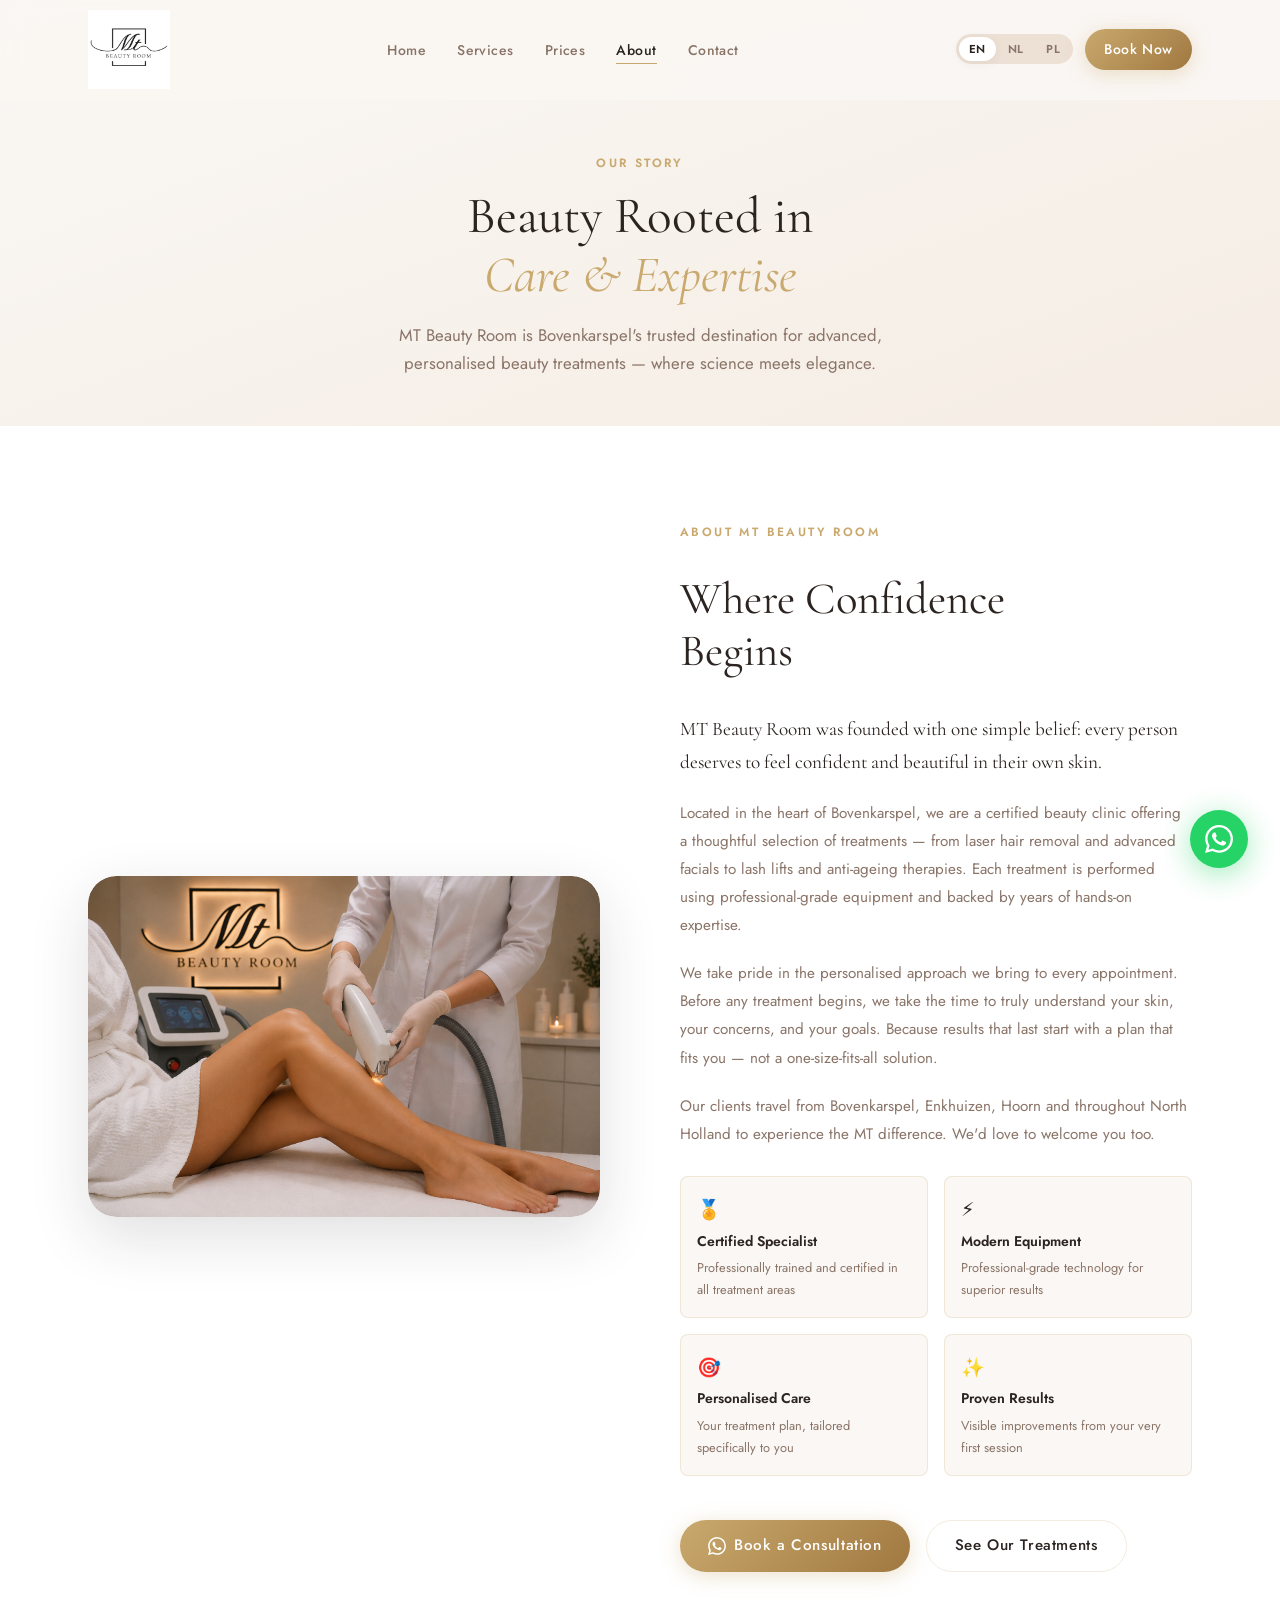
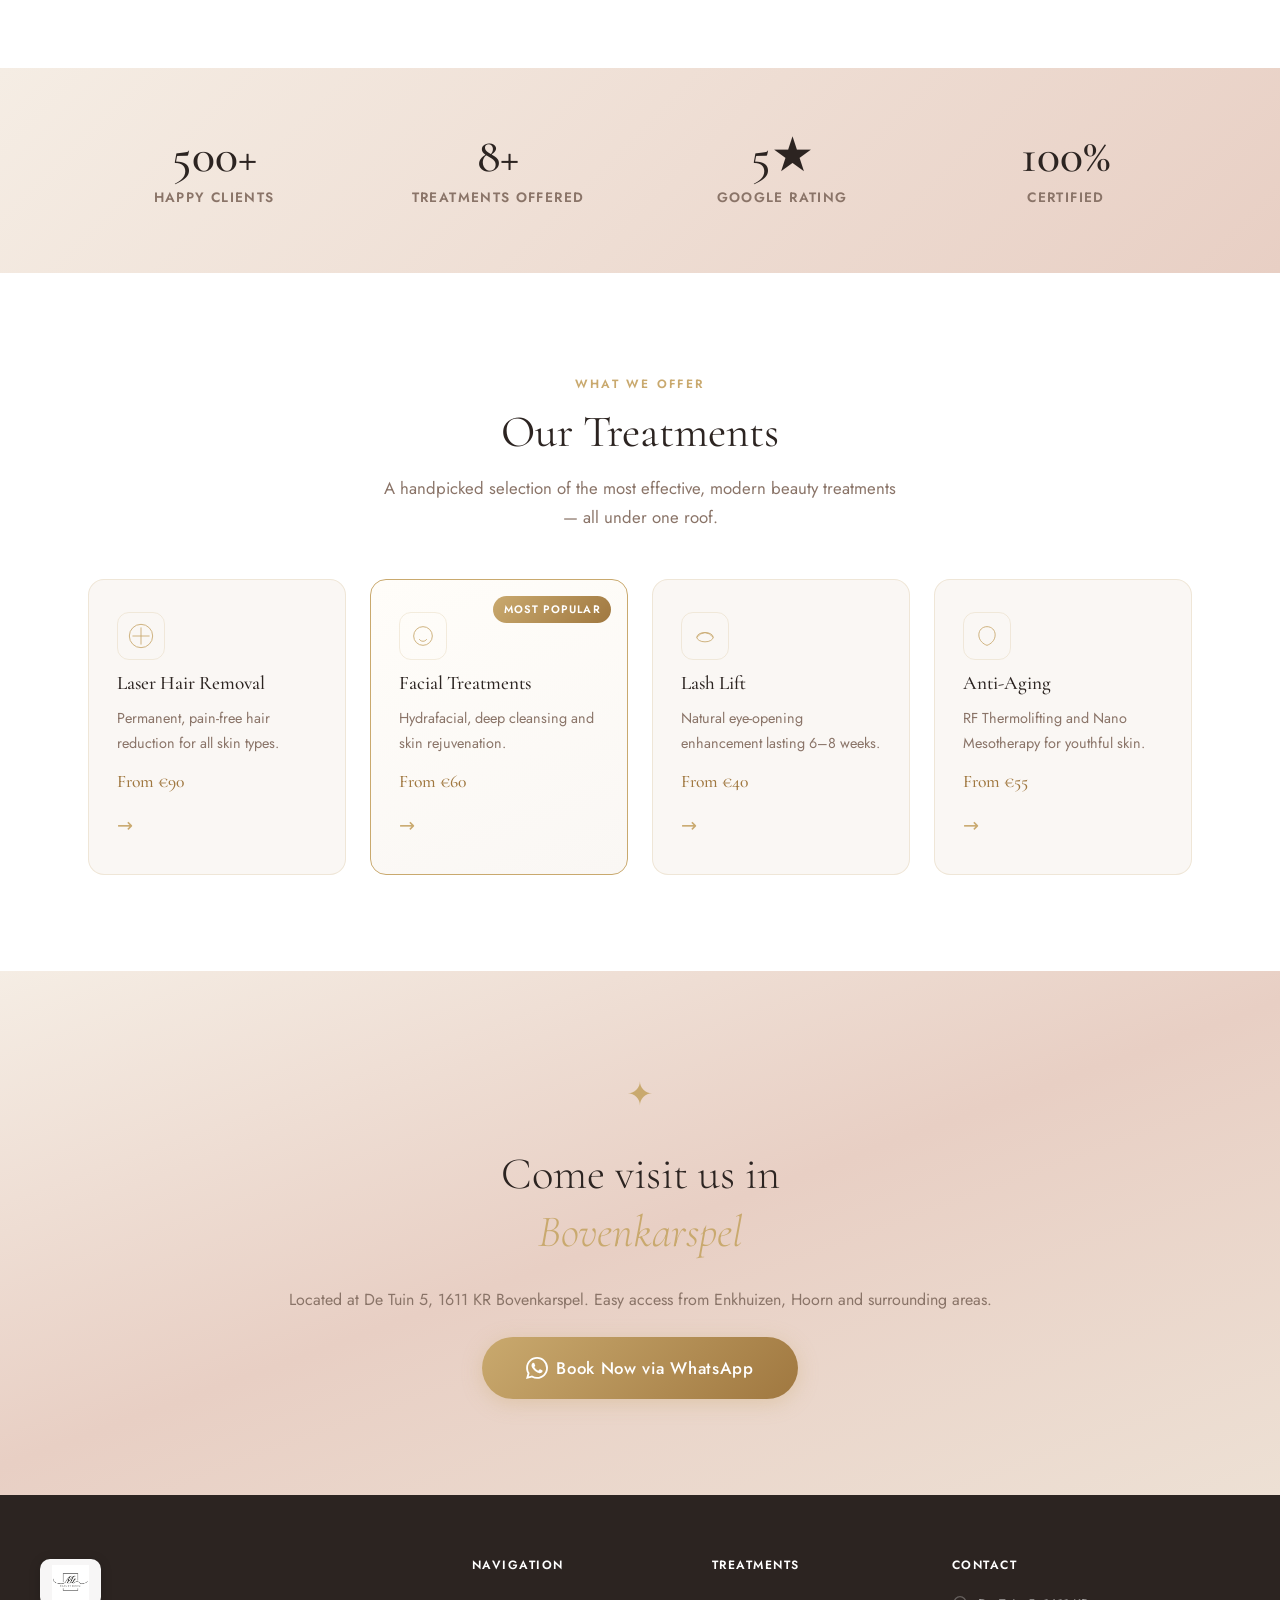
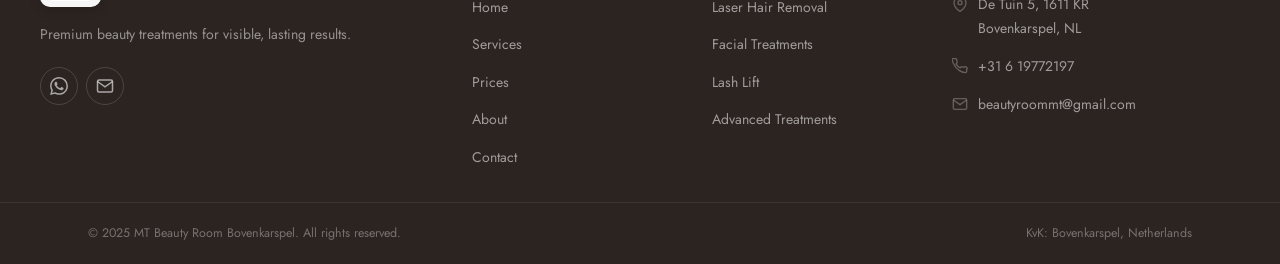
==== about.html @ 4fce3d6b "Initial commit with finalized website" ====
<!DOCTYPE html>
<html lang="en">
<head>
  <meta charset="UTF-8" />
  <meta name="viewport" content="width=device-width, initial-scale=1.0" />
  <title>About Us | MT Beauty Room Bovenkarspel</title>
  <meta name="description" content="Learn about MT Beauty Room — a certified beauty clinic in Bovenkarspel offering professional, personalised treatments with modern equipment and proven results." />
  <meta name="keywords" content="beauty clinic Bovenkarspel, certified beauty specialist Netherlands, professional facial treatments, beauty room Hoorn" />
  <link rel="canonical" href="https://mtbeautyroom.nl/about.html" />
  <link rel="stylesheet" href="css/style.css?v=2" />
  <link rel="preconnect" href="https://fonts.googleapis.com" />
  <link rel="preconnect" href="https://fonts.gstatic.com" crossorigin />
  <link href="https://fonts.googleapis.com/css2?family=Cormorant+Garamond:ital,wght@0,300;0,400;0,500;0,600;1,300;1,400&family=Jost:wght@300;400;500;600&display=swap" rel="stylesheet" />
</head>
<body>

  <!-- ===== HEADER ===== -->
  <header class="site-header" id="site-header">
    <div class="container header-inner">
      <a href="index.html" class="logo" aria-label="MT Beauty Room Home">
        <img src="public/LOGO.jpeg" alt="MT Beauty Room Bovenkarspel" class="logo-img" />
      </a>
      <nav class="main-nav" id="main-nav" role="navigation" aria-label="Main Navigation">
        <ul>
          <li><a href="index.html" class="nav-link" data-i18n="nav.home">Home</a></li>
          <li><a href="services.html" class="nav-link" data-i18n="nav.services">Services</a></li>
          <li><a href="prices.html" class="nav-link" data-i18n="nav.prices">Prices</a></li>
          <li><a href="about.html" class="nav-link active" data-i18n="nav.about">About</a></li>
          <li><a href="contact.html" class="nav-link" data-i18n="nav.contact">Contact</a></li>
        </ul>
      </nav>
      <div class="header-actions">
        <div class="lang-switcher" id="lang-switcher" role="group" aria-label="Language Switcher">
          <button class="lang-btn active" data-lang="en" aria-pressed="true">EN</button>
          <button class="lang-btn" data-lang="nl" aria-pressed="false">NL</button>
          <button class="lang-btn" data-lang="pl" aria-pressed="false">PL</button>
        </div>
        <a href="https://wa.me/31619772197?text=Hello%2C%20I%20would%20like%20to%20book%20an%20appointment." class="btn btn-gold btn-sm" target="_blank" rel="noopener" id="header-cta" data-i18n="nav.book">Book Now</a>
        <button class="menu-toggle" id="menu-toggle" aria-label="Toggle Menu" aria-expanded="false">
          <span></span><span></span><span></span>
        </button>
      </div>
    </div>
  </header>

  <main>
    <!-- ===== PAGE HERO ===== -->
    <section class="page-hero" aria-labelledby="about-page-title">
      <div class="container">
        <span class="section-tag">Our Story</span>
        <h1 class="page-hero-title" id="about-page-title">Beauty Rooted in<br><em>Care & Expertise</em></h1>
        <p class="page-hero-sub">MT Beauty Room is Bovenkarspel's trusted destination for advanced, personalised beauty treatments — where science meets elegance.</p>
      </div>
    </section>

    <!-- ===== ABOUT STORY ===== -->
    <section class="section about-story" id="our-story" aria-labelledby="story-heading">
      <div class="container about-inner">
        <div class="about-visual" aria-hidden="true">
          <img src="public/Tratamento de depilação a laser moderno.png" alt="About MT Beauty Room Bovenkarspel" style="width: 100%; height: auto; display: block; border-radius: var(--radius-lg); box-shadow: var(--shadow-lg);">
        </div>
        <div class="about-content">
          <span class="section-tag">About MT Beauty Room</span>
          <h2 class="section-title" id="story-heading">Where Confidence<br>Begins</h2>
          <p class="about-lead">MT Beauty Room was founded with one simple belief: every person deserves to feel confident and beautiful in their own skin.</p>
          <p class="about-body">Located in the heart of Bovenkarspel, we are a certified beauty clinic offering a thoughtful selection of treatments — from laser hair removal and advanced facials to lash lifts and anti-ageing therapies. Each treatment is performed using professional-grade equipment and backed by years of hands-on expertise.</p>
          <p class="about-body">We take pride in the personalised approach we bring to every appointment. Before any treatment begins, we take the time to truly understand your skin, your concerns, and your goals. Because results that last start with a plan that fits you — not a one-size-fits-all solution.</p>
          <p class="about-body">Our clients travel from Bovenkarspel, Enkhuizen, Hoorn and throughout North Holland to experience the MT difference. We'd love to welcome you too.</p>
          <div class="about-values" style="margin-top:0.5rem;">
            <div class="about-value">
              <span class="about-value-icon">🏅</span>
              <div class="about-value-title">Certified Specialist</div>
              <div class="about-value-text">Professionally trained and certified in all treatment areas</div>
            </div>
            <div class="about-value">
              <span class="about-value-icon">⚡</span>
              <div class="about-value-title">Modern Equipment</div>
              <div class="about-value-text">Professional-grade technology for superior results</div>
            </div>
            <div class="about-value">
              <span class="about-value-icon">🎯</span>
              <div class="about-value-title">Personalised Care</div>
              <div class="about-value-text">Your treatment plan, tailored specifically to you</div>
            </div>
            <div class="about-value">
              <span class="about-value-icon">✨</span>
              <div class="about-value-title">Proven Results</div>
              <div class="about-value-text">Visible improvements from your very first session</div>
            </div>
          </div>
          <div style="margin-top:1.5rem; display:flex; gap:1rem; flex-wrap:wrap;">
            <a href="https://wa.me/31619772197?text=Hello%2C%20I%20would%20like%20to%20book%20a%20consultation." class="btn btn-gold" target="_blank" rel="noopener" id="about-cta-1">
              <svg width="18" height="18" viewBox="0 0 24 24" fill="currentColor"><path d="M17.472 14.382c-.297-.149-1.758-.867-2.03-.967-.273-.099-.471-.148-.67.15-.197.297-.767.966-.94 1.164-.173.199-.347.223-.644.075-.297-.15-1.255-.463-2.39-1.475-.883-.788-1.48-1.761-1.653-2.059-.173-.297-.018-.458.13-.606.134-.133.298-.347.446-.52.149-.174.198-.298.298-.497.099-.198.05-.371-.025-.52-.075-.149-.669-1.612-.916-2.207-.242-.579-.487-.5-.669-.51-.173-.008-.371-.01-.57-.01-.198 0-.52.074-.792.372-.272.297-1.04 1.016-1.04 2.479 0 1.462 1.065 2.875 1.213 3.074.149.198 2.096 3.2 5.077 4.487.709.306 1.262.489 1.694.625.712.227 1.36.195 1.871.118.571-.085 1.758-.719 2.006-1.413.248-.694.248-1.289.173-1.413-.074-.124-.272-.198-.57-.347m-5.421 7.403h-.004a9.87 9.87 0 01-5.031-1.378l-.361-.214-3.741.982.998-3.648-.235-.374a9.86 9.86 0 01-1.51-5.26c.001-5.45 4.436-9.884 9.888-9.884 2.64 0 5.122 1.03 6.988 2.898a9.825 9.825 0 012.893 6.994c-.003 5.45-4.437 9.884-9.885 9.884m8.413-18.297A11.815 11.815 0 0012.05 0C5.495 0 .16 5.335.157 11.892c0 2.096.547 4.142 1.588 5.945L.057 24l6.305-1.654a11.882 11.882 0 005.683 1.448h.005c6.554 0 11.89-5.335 11.893-11.893a11.821 11.821 0 00-3.48-8.413z"/></svg>
              Book a Consultation
            </a>
            <a href="services.html" class="btn btn-outline" id="about-cta-2">See Our Treatments</a>
          </div>
        </div>
      </div>
    </section>

    <!-- ===== STATS / SOCIAL PROOF ===== -->
    <section style="background:linear-gradient(135deg, var(--nude), var(--blush)); padding:4rem 0;" aria-label="Studio achievements">
      <div class="container">
        <div style="display:grid; grid-template-columns:repeat(auto-fit,minmax(180px,1fr)); gap:2rem; text-align:center;">
          <div>
            <div style="font-family:var(--font-serif);font-size:3rem;font-weight:500;color:var(--charcoal);line-height:1;">500+</div>
            <div style="font-size:0.85rem;font-weight:600;letter-spacing:0.1em;text-transform:uppercase;color:var(--taupe);margin-top:0.4rem;">Happy Clients</div>
          </div>
          <div>
            <div style="font-family:var(--font-serif);font-size:3rem;font-weight:500;color:var(--charcoal);line-height:1;">8+</div>
            <div style="font-size:0.85rem;font-weight:600;letter-spacing:0.1em;text-transform:uppercase;color:var(--taupe);margin-top:0.4rem;">Treatments Offered</div>
          </div>
          <div>
            <div style="font-family:var(--font-serif);font-size:3rem;font-weight:500;color:var(--charcoal);line-height:1;">5★</div>
            <div style="font-size:0.85rem;font-weight:600;letter-spacing:0.1em;text-transform:uppercase;color:var(--taupe);margin-top:0.4rem;">Google Rating</div>
          </div>
          <div>
            <div style="font-family:var(--font-serif);font-size:3rem;font-weight:500;color:var(--charcoal);line-height:1;">100%</div>
            <div style="font-size:0.85rem;font-weight:600;letter-spacing:0.1em;text-transform:uppercase;color:var(--taupe);margin-top:0.4rem;">Certified</div>
          </div>
        </div>
      </div>
    </section>

    <!-- ===== OUR SERVICES PREVIEW ===== -->
    <section class="section" style="background:var(--white);" aria-labelledby="about-services-heading">
      <div class="container">
        <div class="section-header">
          <span class="section-tag">What We Offer</span>
          <h2 class="section-title" id="about-services-heading">Our Treatments</h2>
          <p class="section-desc">A handpicked selection of the most effective, modern beauty treatments — all under one roof.</p>
        </div>
        <div class="treatment-cards">
          <a href="services.html#laser" class="treatment-card" id="about-card-laser">
            <div class="card-icon-wrap" style="--card-color:#c9a96e;"><svg class="card-icon" viewBox="0 0 48 48" fill="none"><circle cx="24" cy="24" r="20" stroke="currentColor" stroke-width="1.5"/><path d="M24 10 L24 38 M10 24 L38 24" stroke="currentColor" stroke-width="1.5" stroke-linecap="round"/></svg></div>
            <h3 class="card-title">Laser Hair Removal</h3>
            <p class="card-text">Permanent, pain-free hair reduction for all skin types.</p>
            <span class="card-price">From €90</span>
            <span class="card-arrow">→</span>
          </a>
          <a href="services.html#facial" class="treatment-card treatment-card--featured" id="about-card-facial">
            <div class="card-featured-badge">Most Popular</div>
            <div class="card-icon-wrap" style="--card-color:#b5838d;"><svg class="card-icon" viewBox="0 0 48 48" fill="none"><circle cx="24" cy="24" r="16" stroke="currentColor" stroke-width="1.5"/><path d="M18 30c1.5 2 3 3 6 3s4.5-1 6-3" stroke="currentColor" stroke-width="1.5" stroke-linecap="round"/></svg></div>
            <h3 class="card-title">Facial Treatments</h3>
            <p class="card-text">Hydrafacial, deep cleansing and skin rejuvenation.</p>
            <span class="card-price">From €60</span>
            <span class="card-arrow">→</span>
          </a>
          <a href="services.html#lash" class="treatment-card" id="about-card-lash">
            <div class="card-icon-wrap" style="--card-color:#8b7355;"><svg class="card-icon" viewBox="0 0 48 48" fill="none"><ellipse cx="24" cy="26" rx="14" ry="8" stroke="currentColor" stroke-width="1.5"/><path d="M10 26 Q24 10 38 26" stroke="currentColor" stroke-width="1.5" stroke-linecap="round"/></svg></div>
            <h3 class="card-title">Lash Lift</h3>
            <p class="card-text">Natural eye-opening enhancement lasting 6–8 weeks.</p>
            <span class="card-price">From €40</span>
            <span class="card-arrow">→</span>
          </a>
          <a href="services.html#advanced" class="treatment-card" id="about-card-advanced">
            <div class="card-icon-wrap" style="--card-color:#a0785a;"><svg class="card-icon" viewBox="0 0 48 48" fill="none"><path d="M24 8 C16 8 10 14 10 22 C10 32 18 38 24 40 C30 38 38 32 38 22 C38 14 32 8 24 8Z" stroke="currentColor" stroke-width="1.5"/></svg></div>
            <h3 class="card-title">Anti-Aging</h3>
            <p class="card-text">RF Thermolifting and Nano Mesotherapy for youthful skin.</p>
            <span class="card-price">From €55</span>
            <span class="card-arrow">→</span>
          </a>
        </div>
      </div>
    </section>

    <!-- ===== FINAL CTA ===== -->
    <section class="section final-cta" aria-labelledby="about-final-cta">
      <div class="container final-cta-inner">
        <div class="cta-deco" aria-hidden="true">✦</div>
        <h2 class="final-cta-title" id="about-final-cta">Come visit us in<br><em>Bovenkarspel</em></h2>
        <p class="final-cta-sub">Located at De Tuin 5, 1611 KR Bovenkarspel. Easy access from Enkhuizen, Hoorn and surrounding areas.</p>
        <a href="https://wa.me/31619772197?text=Hello%2C%20I%20would%20like%20to%20book%20an%20appointment." class="btn btn-gold btn-xl" target="_blank" rel="noopener" id="about-final-btn">
          <svg width="22" height="22" viewBox="0 0 24 24" fill="currentColor" aria-hidden="true"><path d="M17.472 14.382c-.297-.149-1.758-.867-2.03-.967-.273-.099-.471-.148-.67.15-.197.297-.767.966-.94 1.164-.173.199-.347.223-.644.075-.297-.15-1.255-.463-2.39-1.475-.883-.788-1.48-1.761-1.653-2.059-.173-.297-.018-.458.13-.606.134-.133.298-.347.446-.52.149-.174.198-.298.298-.497.099-.198.05-.371-.025-.52-.075-.149-.669-1.612-.916-2.207-.242-.579-.487-.5-.669-.51-.173-.008-.371-.01-.57-.01-.198 0-.52.074-.792.372-.272.297-1.04 1.016-1.04 2.479 0 1.462 1.065 2.875 1.213 3.074.149.198 2.096 3.2 5.077 4.487.709.306 1.262.489 1.694.625.712.227 1.36.195 1.871.118.571-.085 1.758-.719 2.006-1.413.248-.694.248-1.289.173-1.413-.074-.124-.272-.198-.57-.347m-5.421 7.403h-.004a9.87 9.87 0 01-5.031-1.378l-.361-.214-3.741.982.998-3.648-.235-.374a9.86 9.86 0 01-1.51-5.26c.001-5.45 4.436-9.884 9.888-9.884 2.64 0 5.122 1.03 6.988 2.898a9.825 9.825 0 012.893 6.994c-.003 5.45-4.437 9.884-9.885 9.884m8.413-18.297A11.815 11.815 0 0012.05 0C5.495 0 .16 5.335.157 11.892c0 2.096.547 4.142 1.588 5.945L.057 24l6.305-1.654a11.882 11.882 0 005.683 1.448h.005c6.554 0 11.89-5.335 11.893-11.893a11.821 11.821 0 00-3.48-8.413z"/></svg>
          Book Now via WhatsApp
        </a>
      </div>
    </section>
  </main>

  <!-- ===== FOOTER ===== -->
  <footer class="site-footer" role="contentinfo">
    <div class="container footer-inner">
      <div class="footer-brand">
        <a href="index.html" class="logo"><img src="public/LOGO.jpeg" alt="MT Beauty Room Bovenkarspel" class="logo-img logo-img--footer" /></a>
        <p class="footer-tagline">Premium beauty treatments for visible, lasting results.</p>
        <div class="footer-socials">
          <a href="https://wa.me/31619772197" class="social-btn" target="_blank" rel="noopener" aria-label="WhatsApp"><svg width="18" height="18" viewBox="0 0 24 24" fill="currentColor"><path d="M17.472 14.382c-.297-.149-1.758-.867-2.03-.967-.273-.099-.471-.148-.67.15-.197.297-.767.966-.94 1.164-.173.199-.347.223-.644.075-.297-.15-1.255-.463-2.39-1.475-.883-.788-1.48-1.761-1.653-2.059-.173-.297-.018-.458.13-.606.134-.133.298-.347.446-.52.149-.174.198-.298.298-.497.099-.198.05-.371-.025-.52-.075-.149-.669-1.612-.916-2.207-.242-.579-.487-.5-.669-.51-.173-.008-.371-.01-.57-.01-.198 0-.52.074-.792.372-.272.297-1.04 1.016-1.04 2.479 0 1.462 1.065 2.875 1.213 3.074.149.198 2.096 3.2 5.077 4.487.709.306 1.262.489 1.694.625.712.227 1.36.195 1.871.118.571-.085 1.758-.719 2.006-1.413.248-.694.248-1.289.173-1.413-.074-.124-.272-.198-.57-.347m-5.421 7.403h-.004a9.87 9.87 0 01-5.031-1.378l-.361-.214-3.741.982.998-3.648-.235-.374a9.86 9.86 0 01-1.51-5.26c.001-5.45 4.436-9.884 9.888-9.884 2.64 0 5.122 1.03 6.988 2.898a9.825 9.825 0 012.893 6.994c-.003 5.45-4.437 9.884-9.885 9.884m8.413-18.297A11.815 11.815 0 0012.05 0C5.495 0 .16 5.335.157 11.892c0 2.096.547 4.142 1.588 5.945L.057 24l6.305-1.654a11.882 11.882 0 005.683 1.448h.005c6.554 0 11.89-5.335 11.893-11.893a11.821 11.821 0 00-3.48-8.413z"/></svg></a>
          <a href="mailto:beautyroommt@gmail.com" class="social-btn" aria-label="Email"><svg width="18" height="18" viewBox="0 0 24 24" fill="none" stroke="currentColor" stroke-width="2"><path d="M4 4h16c1.1 0 2 .9 2 2v12c0 1.1-.9 2-2 2H4c-1.1 0-2-.9-2-2V6c0-1.1.9-2 2-2z"/><polyline points="22,6 12,13 2,6"/></svg></a>
        </div>
      </div>
      <div class="footer-links"><h4>Navigation</h4><ul><li><a href="index.html">Home</a></li><li><a href="services.html">Services</a></li><li><a href="prices.html">Prices</a></li><li><a href="about.html">About</a></li><li><a href="contact.html">Contact</a></li></ul></div>
      <div class="footer-links"><h4>Treatments</h4><ul><li><a href="services.html#laser">Laser Hair Removal</a></li><li><a href="services.html#facial">Facial Treatments</a></li><li><a href="services.html#lash">Lash Lift</a></li><li><a href="services.html#advanced">Advanced Treatments</a></li></ul></div>
      <div class="footer-contact"><h4>Contact</h4><ul><li><svg width="16" height="16" viewBox="0 0 24 24" fill="none" stroke="currentColor" stroke-width="2"><path d="M21 10c0 7-9 13-9 13s-9-6-9-13a9 9 0 0 1 18 0z"/><circle cx="12" cy="10" r="3"/></svg><span>De Tuin 5, 1611 KR<br>Bovenkarspel, NL</span></li><li><svg width="16" height="16" viewBox="0 0 24 24" fill="none" stroke="currentColor" stroke-width="2"><path d="M22 16.92v3a2 2 0 01-2.18 2 19.79 19.79 0 01-8.63-3.07A19.5 19.5 0 013.07 9.81a19.79 19.79 0 01-3.07-8.64A2 2 0 012 .82h3a2 2 0 012 1.72c.127.96.361 1.903.7 2.81a2 2 0 01-.45 2.11L6.09 8.91a16 16 0 006 6l1.27-1.27a2 2 0 012.11-.45c.907.339 1.85.573 2.81.7A2 2 0 0122 16.92z"/></svg><a href="tel:+31619772197">+31 6 19772197</a></li><li><svg width="16" height="16" viewBox="0 0 24 24" fill="none" stroke="currentColor" stroke-width="2"><path d="M4 4h16c1.1 0 2 .9 2 2v12c0 1.1-.9 2-2 2H4c-1.1 0-2-.9-2-2V6c0-1.1.9-2 2-2z"/><polyline points="22,6 12,13 2,6"/></svg><a href="mailto:beautyroommt@gmail.com">beautyroommt@gmail.com</a></li></ul></div>
    </div>
    <div class="footer-bottom"><div class="container"><p>&copy; 2025 MT Beauty Room Bovenkarspel. All rights reserved.</p><p>KvK: Bovenkarspel, Netherlands</p></div></div>
  </footer>

  <a href="https://wa.me/31619772197?text=Hello%2C%20I%20would%20like%20to%20book%20an%20appointment." class="whatsapp-fab" target="_blank" rel="noopener" id="whatsapp-fab" aria-label="Chat on WhatsApp">
    <svg width="28" height="28" viewBox="0 0 24 24" fill="currentColor" aria-hidden="true"><path d="M17.472 14.382c-.297-.149-1.758-.867-2.03-.967-.273-.099-.471-.148-.67.15-.197.297-.767.966-.94 1.164-.173.199-.347.223-.644.075-.297-.15-1.255-.463-2.39-1.475-.883-.788-1.48-1.761-1.653-2.059-.173-.297-.018-.458.13-.606.134-.133.298-.347.446-.52.149-.174.198-.298.298-.497.099-.198.05-.371-.025-.52-.075-.149-.669-1.612-.916-2.207-.242-.579-.487-.5-.669-.51-.173-.008-.371-.01-.57-.01-.198 0-.52.074-.792.372-.272.297-1.04 1.016-1.04 2.479 0 1.462 1.065 2.875 1.213 3.074.149.198 2.096 3.2 5.077 4.487.709.306 1.262.489 1.694.625.712.227 1.36.195 1.871.118.571-.085 1.758-.719 2.006-1.413.248-.694.248-1.289.173-1.413-.074-.124-.272-.198-.57-.347m-5.421 7.403h-.004a9.87 9.87 0 01-5.031-1.378l-.361-.214-3.741.982.998-3.648-.235-.374a9.86 9.86 0 01-1.51-5.26c.001-5.45 4.436-9.884 9.888-9.884 2.64 0 5.122 1.03 6.988 2.898a9.825 9.825 0 012.893 6.994c-.003 5.45-4.437 9.884-9.885 9.884m8.413-18.297A11.815 11.815 0 0012.05 0C5.495 0 .16 5.335.157 11.892c0 2.096.547 4.142 1.588 5.945L.057 24l6.305-1.654a11.882 11.882 0 005.683 1.448h.005c6.554 0 11.89-5.335 11.893-11.893a11.821 11.821 0 00-3.48-8.413z"/></svg>
    <span class="fab-tooltip">Book via WhatsApp</span>
  </a>

  <script src="js/i18n.js"></script>
  <script src="js/main.js"></script>
</body>
</html>
---- css/style.css ----
/* ============================================
   MT BEAUTY ROOM — PREMIUM STYLESHEET
   ============================================ */

/* ---- DESIGN TOKENS ---- */
:root {
  --gold:        #c9a96e;
  --gold-light:  #e8d5b0;
  --gold-dark:   #a07840;
  --nude:        #f5ede4;
  --nude-dark:   #ede0d4;
  --blush:       #e8cfc4;
  --cream:       #faf7f4;
  --white:       #ffffff;
  --charcoal:    #2c2421;
  --taupe:       #8a7468;
  --taupe-light: #b5a49c;
  --border:      rgba(201,169,110,0.22);
  --shadow-sm:   0 2px 12px rgba(44,36,33,0.06);
  --shadow-md:   0 8px 32px rgba(44,36,33,0.10);
  --shadow-lg:   0 20px 60px rgba(44,36,33,0.14);
  --radius-sm:   8px;
  --radius-md:   16px;
  --radius-lg:   28px;
  --radius-full: 999px;
  --transition:  0.3s cubic-bezier(0.4, 0, 0.2, 1);
  --font-serif:  'Cormorant Garamond', Georgia, serif;
  --font-sans:   'Jost', system-ui, sans-serif;
  --max-width:   1200px;
  --header-h:    100px;
}

/* ---- RESET & BASE ---- */
*, *::before, *::after { box-sizing: border-box; margin: 0; padding: 0; }

html {
  scroll-behavior: smooth;
  font-size: 16px;
  -webkit-text-size-adjust: 100%;
}

body {
  font-family: var(--font-sans);
  background: var(--cream);
  color: var(--charcoal);
  line-height: 1.7;
  overflow-x: hidden;
}

img { display: block; max-width: 100%; height: auto; }
a { color: inherit; text-decoration: none; }
ul { list-style: none; }
button { cursor: pointer; border: none; background: none; font-family: inherit; }

/* ---- TYPOGRAPHY ---- */
h1, h2, h3, h4 {
  font-family: var(--font-serif);
  font-weight: 400;
  line-height: 1.15;
  color: var(--charcoal);
}

h1 { font-size: clamp(2.4rem, 6vw, 4rem); }
h2 { font-size: clamp(1.8rem, 4vw, 2.8rem); }
h3 { font-size: clamp(1.2rem, 2.5vw, 1.5rem); }

em { font-style: italic; color: var(--gold); }

/* ---- UTILITY ---- */
.container {
  max-width: var(--max-width);
  margin: 0 auto;
  padding: 0 clamp(1rem, 4vw, 3rem);
}

.section {
  padding: clamp(3.5rem, 8vw, 6rem) 0;
}

.section-header {
  text-align: center;
  margin-bottom: 3rem;
}

.section-tag {
  display: inline-block;
  font-family: var(--font-sans);
  font-size: 0.75rem;
  font-weight: 600;
  letter-spacing: 0.2em;
  text-transform: uppercase;
  color: var(--gold);
  margin-bottom: 0.75rem;
}

.section-title {
  margin-bottom: 1rem;
}

.section-desc {
  color: var(--taupe);
  font-size: 1.05rem;
  max-width: 520px;
  margin: 0 auto;
}

.section-cta {
  text-align: center;
  margin-top: 2.5rem;
}

/* ---- BUTTONS ---- */
.btn {
  display: inline-flex;
  align-items: center;
  gap: 0.5rem;
  font-family: var(--font-sans);
  font-weight: 500;
  font-size: 0.95rem;
  letter-spacing: 0.04em;
  border-radius: var(--radius-full);
  padding: 0.75rem 1.75rem;
  transition: var(--transition);
  cursor: pointer;
  white-space: nowrap;
  text-decoration: none;
}

.btn-gold {
  background: linear-gradient(135deg, var(--gold), var(--gold-dark));
  color: var(--white);
  box-shadow: 0 4px 20px rgba(201,169,110,0.35);
}
.btn-gold:hover {
  background: linear-gradient(135deg, #d4b57e, #b8893a);
  box-shadow: 0 6px 28px rgba(201,169,110,0.50);
  transform: translateY(-2px);
}

.btn-outline {
  background: transparent;
  color: var(--charcoal);
  border: 1.5px solid var(--border);
}
.btn-outline:hover {
  border-color: var(--gold);
  color: var(--gold);
  transform: translateY(-2px);
}

.btn-sm  { padding: 0.55rem 1.2rem; font-size: 0.875rem; }
.btn-lg  { padding: 0.9rem 2.2rem; font-size: 1rem; }
.btn-xl  { padding: 1.05rem 2.8rem; font-size: 1.05rem; }

/* ============================================
   HEADER
   ============================================ */
.site-header {
  position: fixed;
  top: 0; left: 0; right: 0;
  height: var(--header-h);
  z-index: 1000;
  transition: var(--transition);
  background: rgba(250,247,244,0.92);
  backdrop-filter: blur(14px);
  -webkit-backdrop-filter: blur(14px);
  border-bottom: 1px solid transparent;
}

.site-header.scrolled {
  border-bottom-color: var(--border);
  box-shadow: var(--shadow-sm);
}

.header-inner {
  display: flex;
  align-items: center;
  justify-content: space-between;
  height: 100%;
  gap: 1rem;
}

/* Logo */
.logo {
  display: flex;
  align-items: center;
  flex-shrink: 0;
  text-decoration: none;
}

.logo-img {
  height: 80px;
  width: auto;
  object-fit: contain;
  display: block;
  transition: var(--transition);
}

.logo:hover .logo-img {
  opacity: 0.82;
  transform: scale(1.02);
}

/* Footer logo — white bg pill so black logo shows on dark footer */
.logo-img--footer {
  height: 48px;
  background: rgba(255,255,255,0.96);
  padding: 6px 12px;
  border-radius: 10px;
  box-shadow: 0 2px 12px rgba(0,0,0,0.18);
}

/* Keep legacy text classes for footer fallback */
.logo-icon { display: none; }
.logo-text  { display: none; }
.logo-main  { display: none; }
.logo-sub   { display: none; }

/* Nav */
.main-nav ul {
  display: flex;
  gap: 0.25rem;
}

.nav-link {
  font-size: 0.875rem;
  font-weight: 500;
  letter-spacing: 0.03em;
  color: var(--taupe);
  padding: 0.5rem 0.85rem;
  border-radius: var(--radius-full);
  transition: var(--transition);
  position: relative;
}

.nav-link::after {
  content: '';
  position: absolute;
  bottom: 4px; left: 50%; right: 50%;
  height: 1px;
  background: var(--gold);
  transition: var(--transition);
}

.nav-link:hover, .nav-link.active {
  color: var(--charcoal);
}
.nav-link:hover::after, .nav-link.active::after {
  left: 0.85rem; right: 0.85rem;
}

/* Header Actions */
.header-actions {
  display: flex;
  align-items: center;
  gap: 0.75rem;
}

/* Language Switcher */
.lang-switcher {
  display: flex;
  gap: 2px;
  background: var(--nude-dark);
  border-radius: var(--radius-full);
  padding: 3px;
}

.lang-btn {
  font-size: 0.72rem;
  font-weight: 600;
  letter-spacing: 0.05em;
  color: var(--taupe);
  padding: 4px 10px;
  border-radius: var(--radius-full);
  transition: var(--transition);
}

.lang-btn.active {
  background: var(--white);
  color: var(--charcoal);
  box-shadow: var(--shadow-sm);
}

/* Menu Toggle */
.menu-toggle {
  display: none;
  flex-direction: column;
  gap: 5px;
  width: 26px;
  padding: 4px 0;
}

.menu-toggle span {
  display: block;
  height: 1.5px;
  background: var(--charcoal);
  border-radius: 2px;
  transition: var(--transition);
}

/* ============================================
   HERO
   ============================================ */
.hero {
  min-height: 100svh;
  display: grid;
  grid-template-columns: 1fr 1fr;
  align-items: center;
  gap: 3rem;
  padding: calc(var(--header-h) + 2rem) 0 4rem;
  position: relative;
  overflow: hidden;
}

.hero .container {
  grid-column: 1;
}

.hero-bg-pattern {
  position: absolute;
  inset: 0;
  background:
    radial-gradient(ellipse 60% 70% at 80% 30%, hsl(30,50%,95%) 0%, transparent 60%),
    radial-gradient(ellipse 40% 50% at 20% 80%, hsl(340,30%,95%) 0%, transparent 60%);
  z-index: -3;
}

.hero-video {
  position: absolute;
  top: 50%;
  left: 50%;
  width: 100%;
  height: 100%;
  object-fit: cover;
  object-position: 50% 15%;
  transform: translate(-50%, -50%);
  z-index: -2;
}

.hero-overlay {
  position: absolute;
  inset: 0;
  background: linear-gradient(to right, rgba(250,247,244,0.6) 20%, rgba(250,247,244,0.2) 100%);
  z-index: -1;
}

.hero-content {
  display: flex;
  flex-direction: column;
  gap: 1.5rem;
}

.hero-badge {
  display: inline-flex;
  align-items: center;
  gap: 0.5rem;
  font-size: 0.75rem;
  font-weight: 600;
  letter-spacing: 0.15em;
  text-transform: uppercase;
  color: var(--gold-dark);
  background: linear-gradient(135deg, rgba(201,169,110,0.12), rgba(201,169,110,0.06));
  border: 1px solid rgba(201,169,110,0.3);
  padding: 0.45rem 1rem;
  border-radius: var(--radius-full);
  width: fit-content;
}

.hero-title {
  font-size: clamp(2.6rem, 6vw, 4.2rem);
  font-weight: 300;
  line-height: 1.1;
}

.hero-title em {
  display: block;
  font-size: 1.15em;
  font-weight: 400;
}

.hero-subtitle {
  color: var(--taupe);
  font-size: 1.05rem;
  max-width: 420px;
  line-height: 1.8;
}

.hero-ctas {
  display: flex;
  flex-wrap: wrap;
  gap: 1rem;
  align-items: center;
}

.hero-stats {
  display: flex;
  align-items: center;
  gap: 1.5rem;
  padding-top: 0.5rem;
  border-top: 1px solid var(--border);
  width: fit-content;
}

.stat { text-align: center; }
.stat-num {
  display: block;
  font-family: var(--font-serif);
  font-size: 1.6rem;
  font-weight: 500;
  color: var(--charcoal);
  line-height: 1;
}
.stat-label {
  font-size: 0.72rem;
  color: var(--taupe);
  letter-spacing: 0.05em;
  text-transform: uppercase;
}
.stat-divider {
  width: 1px;
  height: 36px;
  background: var(--border);
  flex-shrink: 0;
}

/* Hero Visual */
.hero-visual {
  display: flex;
  justify-content: center;
  align-items: center;
  padding: 2rem;
}

.hero-img-wrap {
  position: relative;
}

.hero-img-frame {
  width: clamp(280px, 36vw, 460px);
  aspect-ratio: 3/4;
  border-radius: var(--radius-lg);
  background: linear-gradient(135deg, var(--nude), var(--blush));
  padding: 8px;
  box-shadow: var(--shadow-lg);
}

.hero-img-inner {
  width: 100%;
  height: 100%;
  border-radius: calc(var(--radius-lg) - 8px);
  overflow: hidden;
  background: linear-gradient(160deg, hsl(30,40%,88%) 0%, hsl(340,30%,82%) 50%, hsl(20,35%,75%) 100%);
  display: flex;
  align-items: center;
  justify-content: center;
}

.hero-img-placeholder {
  display: flex;
  flex-direction: column;
  align-items: center;
  gap: 1rem;
  color: rgba(255,255,255,0.7);
}

.hero-img-placeholder .flower-decoration {
  font-size: 4rem;
  opacity: 0.5;
  animation: floatSlow 4s ease-in-out infinite;
}

.hero-img-placeholder span {
  font-family: var(--font-serif);
  font-size: 1.1rem;
  letter-spacing: 0.1em;
  opacity: 0.6;
}

.hero-img-badge {
  position: absolute;
  bottom: -16px;
  right: -16px;
  background: var(--white);
  border: 1px solid var(--border);
  border-radius: var(--radius-md);
  padding: 0.75rem 1rem;
  display: flex;
  align-items: center;
  gap: 0.6rem;
  box-shadow: var(--shadow-md);
}

.hero-img-badge .badge-icon { font-size: 1.4rem; }
.hero-img-badge strong { display: block; font-size: 1.1rem; color: var(--charcoal); }
.hero-img-badge small { display: block; font-size: 0.7rem; color: var(--taupe); }

/* ============================================
   TRUST BAR
   ============================================ */
.trust-bar {
  background: linear-gradient(135deg, var(--gold), var(--gold-dark));
  padding: 1.5rem 0;
}

.trust-bar-inner {
  display: flex;
  align-items: center;
  justify-content: space-between;
  flex-wrap: wrap;
  gap: 1rem;
}

.trust-item {
  display: flex;
  align-items: center;
  gap: 0.6rem;
  color: var(--white);
  font-size: 0.875rem;
  font-weight: 500;
  letter-spacing: 0.02em;
}

.trust-icon { font-size: 1.1rem; }

/* ============================================
   TREATMENT CARDS
   ============================================ */
.treatments {
  background: var(--white);
}

.treatment-cards {
  display: grid;
  grid-template-columns: repeat(auto-fit, minmax(240px, 1fr));
  gap: 1.5rem;
}

.treatment-card {
  position: relative;
  display: flex;
  flex-direction: column;
  gap: 0.75rem;
  padding: 2rem 1.75rem;
  border-radius: var(--radius-md);
  border: 1.5px solid var(--border);
  background: var(--cream);
  transition: var(--transition);
  overflow: hidden;
}

.treatment-card::before {
  content: '';
  position: absolute;
  inset: 0;
  background: linear-gradient(135deg, rgba(201,169,110,0.05), rgba(201,169,110,0));
  opacity: 0;
  transition: var(--transition);
}

.treatment-card:hover {
  transform: translateY(-6px);
  border-color: var(--gold-light);
  box-shadow: var(--shadow-md);
}

.treatment-card:hover::before { opacity: 1; }

.treatment-card--featured {
  border-color: var(--gold);
  background: linear-gradient(160deg, #fffdf9, var(--cream));
}

.card-featured-badge {
  position: absolute;
  top: 1rem; right: 1rem;
  font-size: 0.68rem;
  font-weight: 600;
  letter-spacing: 0.1em;
  text-transform: uppercase;
  background: linear-gradient(135deg, var(--gold), var(--gold-dark));
  color: var(--white);
  padding: 0.25rem 0.65rem;
  border-radius: var(--radius-full);
  z-index: 5;
}

.card-cover-img {
  width: calc(100% + 3.5rem);
  max-width: unset;
  margin: -2rem -1.75rem 1rem;
  height: 220px;
  object-fit: cover;
  border-bottom: 1px solid var(--border);
  display: block;
}

.card-icon-wrap {
  width: 48px;
  height: 48px;
  border-radius: 12px;
  background: rgba(var(--card-color), 0.1);
  display: flex;
  align-items: center;
  justify-content: center;
  border: 1px solid rgba(201,169,110,0.2);
}

.card-icon {
  width: 28px;
  height: 28px;
  color: var(--gold);
}

.card-title {
  font-size: 1.2rem;
  font-weight: 500;
}

.card-text {
  font-size: 0.9rem;
  color: var(--taupe);
  flex: 1;
}

.card-price {
  font-family: var(--font-serif);
  font-size: 1.1rem;
  font-weight: 500;
  color: var(--gold-dark);
}

.card-arrow {
  font-size: 1.2rem;
  color: var(--gold);
  transition: var(--transition);
  width: 24px;
}

.treatment-card:hover .card-arrow { transform: translateX(4px); }

/* ============================================
   BEFORE & AFTER
   ============================================ */
.before-after {
  background: var(--nude);
}

.ba-grid {
  display: grid;
  grid-template-columns: repeat(auto-fit, minmax(280px, 1fr));
  gap: 1.5rem;
}

.ba-card {
  border-radius: var(--radius-md);
  overflow: hidden;
  background: var(--white);
  box-shadow: var(--shadow-sm);
  transition: var(--transition);
}

.ba-card:hover {
  box-shadow: var(--shadow-md);
  transform: translateY(-4px);
}

.ba-images {
  display: grid;
  grid-template-columns: 1fr 1fr;
}

.ba-img {
  position: relative;
}

.ba-label {
  position: absolute;
  top: 0.6rem;
  left: 0.6rem;
  font-size: 0.68rem;
  font-weight: 700;
  letter-spacing: 0.1em;
  text-transform: uppercase;
  background: rgba(0,0,0,0.5);
  color: #fff;
  padding: 0.2rem 0.55rem;
  border-radius: var(--radius-full);
  z-index: 2;
}

.ba-placeholder {
  height: 180px;
}

.ba-before-1 { background: linear-gradient(160deg, hsl(20,15%,65%), hsl(20,10%,55%)); }
.ba-after-1  { background: linear-gradient(160deg, hsl(30,40%,85%), hsl(25,35%,78%)); }
.ba-before-2 { background: linear-gradient(160deg, hsl(340,15%,65%), hsl(340,10%,58%)); }
.ba-after-2  { background: linear-gradient(160deg, hsl(340,40%,88%), hsl(335,35%,82%)); }
.ba-before-3 { background: linear-gradient(160deg, hsl(200,10%,60%), hsl(200,8%,52%)); }
.ba-after-3  { background: linear-gradient(160deg, hsl(200,25%,82%), hsl(200,20%,75%)); }

.ba-treatment {
  text-align: center;
  padding: 0.85rem;
  font-size: 0.875rem;
  font-weight: 500;
  color: var(--taupe);
  letter-spacing: 0.04em;
}

.ba-note {
  text-align: center;
  margin-top: 2rem;
  font-size: 0.8rem;
  color: var(--taupe-light);
  font-style: italic;
}

/* ============================================
   WHY CHOOSE US
   ============================================ */
.why-us {
  background: var(--white);
}

.why-us-inner {
  display: grid;
  grid-template-columns: 1fr 1fr;
  gap: 5rem;
  align-items: center;
}

.why-us-content {
  display: flex;
  flex-direction: column;
  gap: 1.5rem;
}

.why-list {
  display: flex;
  flex-direction: column;
  gap: 1.25rem;
}

.why-item {
  display: flex;
  gap: 1rem;
  align-items: flex-start;
}

.why-icon {
  font-size: 1.4rem;
  width: 44px;
  height: 44px;
  border-radius: 12px;
  background: linear-gradient(135deg, rgba(201,169,110,0.12), rgba(201,169,110,0.06));
  display: flex;
  align-items: center;
  justify-content: center;
  flex-shrink: 0;
  border: 1px solid rgba(201,169,110,0.2);
}

.why-item strong {
  display: block;
  font-family: var(--font-serif);
  font-size: 1.05rem;
  font-weight: 500;
  margin-bottom: 0.2rem;
}

.why-item p {
  font-size: 0.9rem;
  color: var(--taupe);
}

/* Why Visual */
.why-us-visual {
  display: flex;
  justify-content: center;
}

.why-visual-frame {
  position: relative;
  width: 340px;
  height: 380px;
  border-radius: var(--radius-lg);
  background: linear-gradient(135deg, var(--nude), var(--blush));
  display: flex;
  align-items: center;
  justify-content: center;
  box-shadow: var(--shadow-lg);
}

.why-visual-inner {
  display: flex;
  flex-direction: column;
  align-items: center;
  gap: 1rem;
  color: var(--taupe);
}

.why-logo-big {
  font-size: 5rem;
  color: var(--gold);
  opacity: 0.5;
  animation: floatSlow 4s ease-in-out infinite;
}

.why-visual-inner p {
  font-family: var(--font-serif);
  font-size: 1.2rem;
  color: var(--taupe);
}

.why-badge-1, .why-badge-2 {
  position: absolute;
  background: var(--white);
  border: 1px solid var(--border);
  border-radius: var(--radius-md);
  padding: 0.6rem 1rem;
  display: flex;
  align-items: center;
  gap: 0.5rem;
  box-shadow: var(--shadow-md);
  font-size: 0.875rem;
}

.why-badge-1 { top: -14px; left: -24px; }
.why-badge-2 { bottom: 40px; right: -24px; }
.why-badge-1 span, .why-badge-2 span { font-size: 1.1rem; }
.why-badge-1 small, .why-badge-2 small { font-size: 0.72rem; color: var(--taupe); display: block; }

/* ============================================
   TESTIMONIALS
   ============================================ */
.testimonials {
  background: var(--cream);
}

.stars-row {
  font-size: 1.4rem;
  color: var(--gold);
  letter-spacing: 4px;
  margin-top: 0.5rem;
}

.testimonial-grid {
  display: grid;
  grid-template-columns: repeat(auto-fit, minmax(280px, 1fr));
  gap: 1.5rem;
}

.testimonial-card {
  background: var(--white);
  border: 1.5px solid var(--border);
  border-radius: var(--radius-md);
  padding: 1.75rem;
  display: flex;
  flex-direction: column;
  gap: 1rem;
  transition: var(--transition);
}

.testimonial-card:hover {
  box-shadow: var(--shadow-md);
  transform: translateY(-4px);
}

.testimonial-stars {
  color: var(--gold);
  font-size: 1rem;
  letter-spacing: 2px;
}

.testimonial-text {
  font-size: 0.95rem;
  color: var(--taupe);
  font-style: italic;
  line-height: 1.8;
  flex: 1;
}

.testimonial-author {
  display: flex;
  align-items: center;
  gap: 0.75rem;
}

.author-avatar {
  width: 40px;
  height: 40px;
  border-radius: 50%;
  background: linear-gradient(135deg, var(--gold), var(--gold-dark));
  color: var(--white);
  display: flex;
  align-items: center;
  justify-content: center;
  font-weight: 600;
  font-size: 0.9rem;
  flex-shrink: 0;
}

.testimonial-author strong { display: block; font-size: 0.9rem; }
.testimonial-author small { display: block; font-size: 0.78rem; color: var(--taupe-light); }

/* ============================================
   FINAL CTA
   ============================================ */
.final-cta {
  background: linear-gradient(160deg, var(--nude), var(--blush), var(--nude-dark));
  text-align: center;
}

.final-cta-inner {
  display: flex;
  flex-direction: column;
  align-items: center;
  gap: 1.5rem;
}

.cta-deco {
  font-size: 2rem;
  color: var(--gold);
  animation: floatSlow 3s ease-in-out infinite;
}

.final-cta-title {
  font-size: clamp(1.8rem, 4vw, 2.8rem);
  font-weight: 300;
  line-height: 1.3;
}

.final-cta-sub {
  color: var(--taupe);
  font-size: 1rem;
}

.cta-urgency {
  font-size: 0.85rem;
  color: var(--gold-dark);
  font-weight: 500;
}

/* ============================================
   FOOTER
   ============================================ */
.site-footer {
  background: var(--charcoal);
  color: rgba(255,255,255,0.75);
}

.footer-inner {
  display: grid;
  grid-template-columns: 2fr 1fr 1fr 1.5fr;
  gap: 3rem;
  padding: 4rem 0 2rem;
}

.footer-brand .logo .logo-main { color: var(--white); }
.footer-brand .logo .logo-sub  { color: var(--taupe-light); }
.footer-brand .logo-icon { color: var(--gold); }

.footer-tagline {
  font-size: 0.875rem;
  margin-top: 1rem;
  line-height: 1.7;
  color: rgba(255,255,255,0.5);
}

.footer-socials {
  display: flex;
  gap: 0.5rem;
  margin-top: 1.25rem;
}

.social-btn {
  width: 38px;
  height: 38px;
  border-radius: 50%;
  border: 1px solid rgba(255,255,255,0.15);
  display: flex;
  align-items: center;
  justify-content: center;
  color: rgba(255,255,255,0.6);
  transition: var(--transition);
}

.social-btn:hover {
  border-color: var(--gold);
  color: var(--gold);
}

.footer-links h4, .footer-contact h4 {
  font-family: var(--font-sans);
  font-size: 0.75rem;
  font-weight: 600;
  letter-spacing: 0.12em;
  text-transform: uppercase;
  color: var(--white);
  margin-bottom: 1.25rem;
}

.footer-links ul {
  display: flex;
  flex-direction: column;
  gap: 0.65rem;
}

.footer-links a {
  font-size: 0.875rem;
  color: rgba(255,255,255,0.55);
  transition: var(--transition);
}

.footer-links a:hover { color: var(--gold); }

.footer-contact ul {
  display: flex;
  flex-direction: column;
  gap: 0.9rem;
}

.footer-contact li {
  display: flex;
  gap: 0.65rem;
  align-items: flex-start;
  font-size: 0.875rem;
  color: rgba(255,255,255,0.55);
}

.footer-contact svg { flex-shrink: 0; margin-top: 3px; opacity: 0.5; }
.footer-contact a { transition: var(--transition); }
.footer-contact a:hover { color: var(--gold); }

.footer-bottom {
  border-top: 1px solid rgba(255,255,255,0.08);
  padding: 1.25rem 0;
}

.footer-bottom .container {
  display: flex;
  justify-content: space-between;
  align-items: center;
  flex-wrap: wrap;
  gap: 0.5rem;
}

.footer-bottom p {
  font-size: 0.78rem;
  color: rgba(255,255,255,0.35);
}

/* ============================================
   WHATSAPP FAB
   ============================================ */
.whatsapp-fab {
  position: fixed;
  bottom: 2rem;
  right: 2rem;
  z-index: 999;
  width: 58px;
  height: 58px;
  background: #25d366;
  color: var(--white);
  border-radius: 50%;
  display: flex;
  align-items: center;
  justify-content: center;
  box-shadow: 0 6px 30px rgba(37,211,102,0.45);
  transition: var(--transition);
  animation: pulseWA 2.5s ease-in-out infinite;
}

.whatsapp-fab:hover {
  transform: scale(1.1);
  box-shadow: 0 8px 40px rgba(37,211,102,0.60);
  animation: none;
}

.fab-tooltip {
  position: absolute;
  right: calc(100% + 12px);
  white-space: nowrap;
  background: var(--charcoal);
  color: var(--white);
  font-size: 0.78rem;
  font-weight: 500;
  padding: 0.35rem 0.75rem;
  border-radius: var(--radius-full);
  pointer-events: none;
  opacity: 0;
  transform: translateX(8px);
  transition: var(--transition);
}

.whatsapp-fab:hover .fab-tooltip {
  opacity: 1;
  transform: translateX(0);
}

/* ============================================
   SERVICES PAGE
   ============================================ */
.page-hero {
  padding: calc(var(--header-h) + 3rem) 0 3rem;
  background: linear-gradient(160deg, var(--cream), var(--nude));
  text-align: center;
}

.page-hero .section-tag { margin-bottom: 0.85rem; }

.page-hero-title {
  font-size: clamp(2rem, 5vw, 3.2rem);
  margin-bottom: 1rem;
}

.page-hero-sub {
  color: var(--taupe);
  font-size: 1.05rem;
  max-width: 520px;
  margin: 0 auto;
}

/* Services Nav */
.services-nav {
  background: var(--white);
  border-bottom: 1px solid var(--border);
  position: sticky;
  top: var(--header-h);
  z-index: 100;
}

.services-nav-inner {
  display: flex;
  gap: 0.25rem;
  overflow-x: auto;
  scrollbar-width: none;
  padding: 0.75rem 0;
}
.services-nav-inner::-webkit-scrollbar { display: none; }

.srv-nav-btn {
  flex-shrink: 0;
  font-size: 0.85rem;
  font-weight: 500;
  color: var(--taupe);
  padding: 0.45rem 1rem;
  border-radius: var(--radius-full);
  transition: var(--transition);
  border: 1.5px solid transparent;
}

.srv-nav-btn:hover, .srv-nav-btn.active {
  color: var(--gold-dark);
  border-color: var(--gold-light);
  background: rgba(201,169,110,0.07);
}

/* Service Blocks */
.service-block {
  padding: 4rem 0;
  border-bottom: 1px solid var(--border);
}

.service-block:nth-child(even) { background: var(--cream); }

.service-block-inner {
  display: grid;
  grid-template-columns: 1fr 1fr;
  gap: 4rem;
  align-items: center;
}

.service-block:nth-child(even) .service-block-inner { direction: rtl; }
.service-block:nth-child(even) .service-block-content { direction: ltr; }

.service-tag {
  display: inline-block;
  font-size: 0.72rem;
  font-weight: 700;
  letter-spacing: 0.18em;
  text-transform: uppercase;
  color: var(--gold);
  margin-bottom: 0.75rem;
}

.service-title {
  font-size: clamp(1.6rem, 3vw, 2.2rem);
  margin-bottom: 1rem;
}

.service-desc {
  color: var(--taupe);
  line-height: 1.8;
  margin-bottom: 1.5rem;
}

.service-features {
  display: flex;
  flex-direction: column;
  gap: 0.6rem;
  margin-bottom: 1.75rem;
}

.service-feature {
  display: flex;
  align-items: center;
  gap: 0.6rem;
  font-size: 0.9rem;
}

.feature-dot {
  width: 6px;
  height: 6px;
  border-radius: 50%;
  background: var(--gold);
  flex-shrink: 0;
}

.service-price-box {
  display: inline-flex;
  align-items: center;
  gap: 1.25rem;
  background: linear-gradient(135deg, rgba(201,169,110,0.1), rgba(201,169,110,0.05));
  border: 1px solid var(--border);
  border-radius: var(--radius-md);
  padding: 1rem 1.5rem;
  margin-bottom: 1.5rem;
}

.price-label {
  font-size: 0.75rem;
  font-weight: 600;
  letter-spacing: 0.1em;
  text-transform: uppercase;
  color: var(--taupe);
}

.price-value {
  font-family: var(--font-serif);
  font-size: 1.8rem;
  font-weight: 500;
  color: var(--gold-dark);
}

.price-note {
  font-size: 0.78rem;
  color: var(--taupe-light);
}

.service-visual {
  border-radius: var(--radius-lg);
  overflow: hidden;
  box-shadow: var(--shadow-md);
  direction: ltr;
}

.service-img-placeholder {
  aspect-ratio: 4/5;
  display: flex;
  align-items: center;
  justify-content: center;
  flex-direction: column;
  gap: 0.75rem;
  color: rgba(255,255,255,0.65);
  font-family: var(--font-serif);
  font-size: 1rem;
  letter-spacing: 0.08em;
}

.svc-laser { background: linear-gradient(160deg, hsl(340,30%,75%), hsl(330,25%,65%)); }
.svc-facial { background: linear-gradient(160deg, hsl(30,45%,80%), hsl(25,40%,70%)); }
.svc-lash   { background: linear-gradient(160deg, hsl(200,25%,72%), hsl(195,20%,62%)); }
.svc-aging  { background: linear-gradient(160deg, hsl(20,35%,78%), hsl(15,30%,68%)); }

.pkg-badge {
  display: inline-block;
  background: linear-gradient(135deg, var(--gold), var(--gold-dark));
  color: var(--white);
  font-size: 0.78rem;
  font-weight: 600;
  padding: 0.3rem 0.8rem;
  border-radius: var(--radius-full);
}

/* Sub treatments */
.sub-treatments {
  margin-top: 1.5rem;
  display: grid;
  grid-template-columns: repeat(auto-fit, minmax(180px, 1fr));
  gap: 0.75rem;
}

.sub-treatment {
  background: var(--white);
  border: 1px solid var(--border);
  border-radius: var(--radius-sm);
  padding: 0.9rem 1rem;
  font-size: 0.875rem;
  font-weight: 500;
  color: var(--charcoal);
  display: flex;
  align-items: center;
  gap: 0.5rem;
}

.sub-treatment::before {
  content: '✦';
  color: var(--gold);
  font-size: 0.7rem;
}

/* ============================================
   PRICES PAGE
   ============================================ */
.prices-table-section {
  background: var(--white);
}

.prices-table-wrap {
  display: flex;
  flex-direction: column;
  gap: 2rem;
}

.price-category {
  border: 1.5px solid var(--border);
  border-radius: var(--radius-md);
  overflow: hidden;
}

.price-cat-header {
  background: linear-gradient(135deg, rgba(201,169,110,0.1), rgba(201,169,110,0.04));
  padding: 1rem 1.5rem;
  display: flex;
  align-items: center;
  gap: 0.75rem;
  border-bottom: 1px solid var(--border);
}

.price-cat-icon { font-size: 1.3rem; }

.price-cat-name {
  font-family: var(--font-serif);
  font-size: 1.15rem;
  font-weight: 500;
  color: var(--charcoal);
}

.price-rows { padding: 0; }

.price-row {
  display: flex;
  justify-content: space-between;
  align-items: center;
  padding: 1rem 1.5rem;
  border-bottom: 1px solid rgba(201,169,110,0.1);
  transition: var(--transition);
}

.price-row:last-child { border-bottom: none; }
.price-row:hover { background: var(--cream); }

.price-item-name {
  font-size: 0.95rem;
  color: var(--charcoal);
}

.price-item-note {
  font-size: 0.78rem;
  color: var(--taupe-light);
  margin-top: 0.15rem;
}

.price-item-price {
  font-family: var(--font-serif);
  font-size: 1.2rem;
  font-weight: 500;
  color: var(--gold-dark);
  white-space: nowrap;
}

.price-note-box {
  background: linear-gradient(135deg, rgba(201,169,110,0.12), rgba(201,169,110,0.06));
  border: 1px solid var(--border);
  border-radius: var(--radius-md);
  padding: 1.5rem 2rem;
  text-align: center;
  margin-top: 1rem;
}

.price-note-box p {
  color: var(--gold-dark);
  font-weight: 500;
}

.price-note-box small {
  display: block;
  color: var(--taupe);
  font-size: 0.85rem;
  margin-top: 0.5rem;
}

/* ============================================
   ABOUT PAGE
   ============================================ */
.about-story {
  background: var(--white);
}

.about-inner {
  display: grid;
  grid-template-columns: 1fr 1fr;
  gap: 5rem;
  align-items: center;
}

.about-visual {
  border-radius: var(--radius-lg);
  overflow: hidden;
  box-shadow: var(--shadow-lg);
}

.about-img-placeholder {
  aspect-ratio: 3/4;
  background: linear-gradient(160deg, var(--nude), var(--blush));
  display: flex;
  align-items: center;
  justify-content: center;
  flex-direction: column;
  gap: 1rem;
  color: var(--taupe);
}

.about-deco { font-size: 4rem; color: var(--gold); opacity: 0.4; }

.about-content {
  display: flex;
  flex-direction: column;
  gap: 1.25rem;
}

.about-lead {
  font-family: var(--font-serif);
  font-size: 1.2rem;
  color: var(--charcoal);
  line-height: 1.7;
}

.about-body {
  font-size: 0.95rem;
  color: var(--taupe);
  line-height: 1.85;
}

.about-values {
  display: grid;
  grid-template-columns: 1fr 1fr;
  gap: 1rem;
  margin-top: 0.5rem;
}

.about-value {
  background: var(--cream);
  border: 1px solid var(--border);
  border-radius: var(--radius-sm);
  padding: 1rem;
  display: flex;
  flex-direction: column;
  gap: 0.25rem;
}

.about-value-icon { font-size: 1.2rem; }
.about-value-title { font-size: 0.875rem; font-weight: 600; color: var(--charcoal); }
.about-value-text  { font-size: 0.8rem; color: var(--taupe); }

/* ============================================
   CONTACT PAGE
   ============================================ */
.contact-section {
  background: var(--white);
}

.contact-inner {
  display: grid;
  grid-template-columns: 1fr 1.3fr;
  gap: 4rem;
  align-items: start;
}

.contact-info {
  display: flex;
  flex-direction: column;
  gap: 2rem;
}

.contact-info h2 {
  font-size: clamp(1.6rem, 3vw, 2.2rem);
}

.contact-cards {
  display: flex;
  flex-direction: column;
  gap: 1rem;
}

.contact-card {
  display: flex;
  gap: 1rem;
  padding: 1.25rem;
  border: 1.5px solid var(--border);
  border-radius: var(--radius-md);
  transition: var(--transition);
}

.contact-card:hover {
  border-color: var(--gold);
  box-shadow: var(--shadow-sm);
}

.contact-card-icon {
  width: 44px;
  height: 44px;
  border-radius: 12px;
  background: linear-gradient(135deg, rgba(201,169,110,0.12), rgba(201,169,110,0.05));
  display: flex;
  align-items: center;
  justify-content: center;
  font-size: 1.2rem;
  flex-shrink: 0;
  border: 1px solid rgba(201,169,110,0.2);
}

.contact-card-label {
  font-size: 0.72rem;
  font-weight: 600;
  letter-spacing: 0.1em;
  text-transform: uppercase;
  color: var(--taupe-light);
  margin-bottom: 0.2rem;
}

.contact-card-val {
  font-size: 0.95rem;
  color: var(--charcoal);
  font-weight: 500;
}

.contact-wa-btn {
  display: flex;
  align-items: center;
  gap: 0.6rem;
  background: #25d366;
  color: var(--white);
  font-weight: 600;
  padding: 0.9rem 1.75rem;
  border-radius: var(--radius-full);
  font-size: 0.95rem;
  transition: var(--transition);
  width: fit-content;
  box-shadow: 0 4px 20px rgba(37,211,102,0.3);
}

.contact-wa-btn:hover {
  background: #20b858;
  transform: translateY(-2px);
}

.map-wrap {
  border-radius: var(--radius-md);
  overflow: hidden;
  box-shadow: var(--shadow-md);
  border: 1.5px solid var(--border);
}

.map-wrap iframe {
  display: block;
  width: 100%;
  height: 420px;
  border: none;
}

/* ============================================
   ANIMATIONS
   ============================================ */
@keyframes floatSlow {
  0%, 100% { transform: translateY(0); }
  50% { transform: translateY(-10px); }
}

@keyframes pulseWA {
  0% { box-shadow: 0 6px 30px rgba(37,211,102,0.45); }
  50% { box-shadow: 0 6px 30px rgba(37,211,102,0.45), 0 0 0 12px rgba(37,211,102,0.12); }
  100% { box-shadow: 0 6px 30px rgba(37,211,102,0.45); }
}

@keyframes fadeInUp {
  from { opacity: 0; transform: translateY(28px); }
  to   { opacity: 1; transform: translateY(0); }
}

@keyframes fadeIn {
  from { opacity: 0; }
  to   { opacity: 1; }
}

.animate-in {
  animation: fadeInUp 0.65s ease both;
}

/* ============================================
   MOBILE NAV OVERLAY
   ============================================ */
.nav-overlay {
  display: none;
  position: fixed;
  inset: 0;
  background: rgba(44,36,33,0.5);
  z-index: 998;
  backdrop-filter: blur(4px);
}

.nav-overlay.open { display: block; }

/* ============================================
   RESPONSIVE
   ============================================ */
@media (max-width: 1024px) {
  .hero {
    grid-template-columns: 1fr;
    min-height: auto;
    padding-bottom: 3rem;
  }
  .hero-visual { display: none; }
  .why-us-inner { grid-template-columns: 1fr; gap: 3rem; }
  .why-us-visual { display: none; }
  .footer-inner { grid-template-columns: 1fr 1fr; gap: 2rem; }
  .service-block-inner { grid-template-columns: 1fr; gap: 2rem; }
  .service-block:nth-child(even) .service-block-inner { direction: ltr; }
  .about-inner { grid-template-columns: 1fr; }
  .about-visual { display: none; }
  .contact-inner { grid-template-columns: 1fr; }
}

@media (max-width: 768px) {
  .main-nav { display: none; }
  .main-nav.open {
    display: block;
    position: fixed;
    top: var(--header-h);
    left: 0; right: 0;
    background: var(--white);
    border-top: 1px solid var(--border);
    padding: 1.25rem;
    box-shadow: var(--shadow-md);
    z-index: 999;
    animation: fadeIn 0.2s ease;
  }
  .main-nav.open ul { flex-direction: column; gap: 0.3rem; }
  .main-nav.open .nav-link { display: block; padding: 0.75rem 1rem; font-size: 1rem; }
  .menu-toggle { display: flex; }
  #header-cta { display: none; }
  .trust-bar-inner { justify-content: center; }
  .footer-inner { grid-template-columns: 1fr; gap: 2rem; padding-top: 2.5rem; }
  .footer-bottom .container { flex-direction: column; text-align: center; }
  .hero-stats { gap: 1rem; }
}

@media (max-width: 640px) {
  .treatment-cards { grid-template-columns: 1fr; }
  .ba-grid { grid-template-columns: 1fr; }
  .testimonial-grid { grid-template-columns: 1fr; }
  .about-values { grid-template-columns: 1fr; }
  .hero-ctas { flex-direction: column; align-items: flex-start; }
  .sub-treatments { grid-template-columns: 1fr; }
  .prices-table-section .price-row { flex-direction: column; gap: 0.25rem; }
}
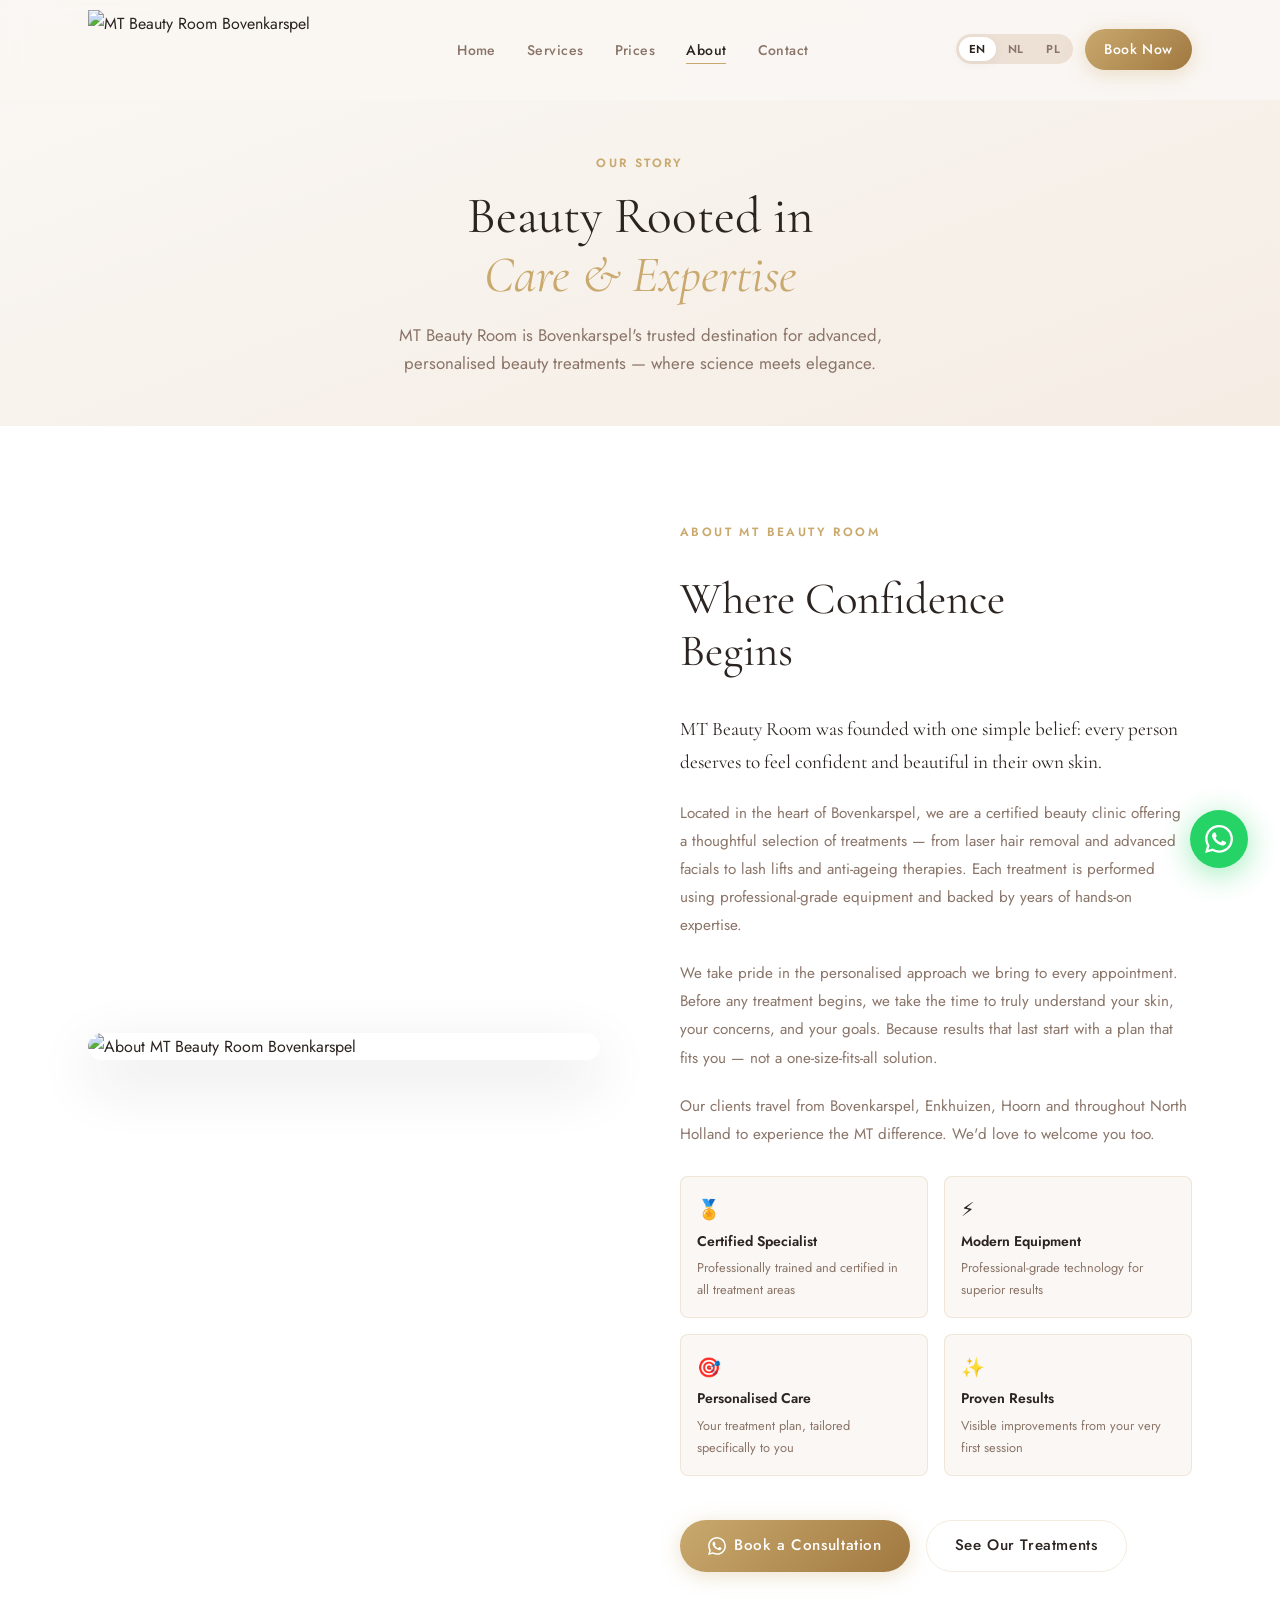
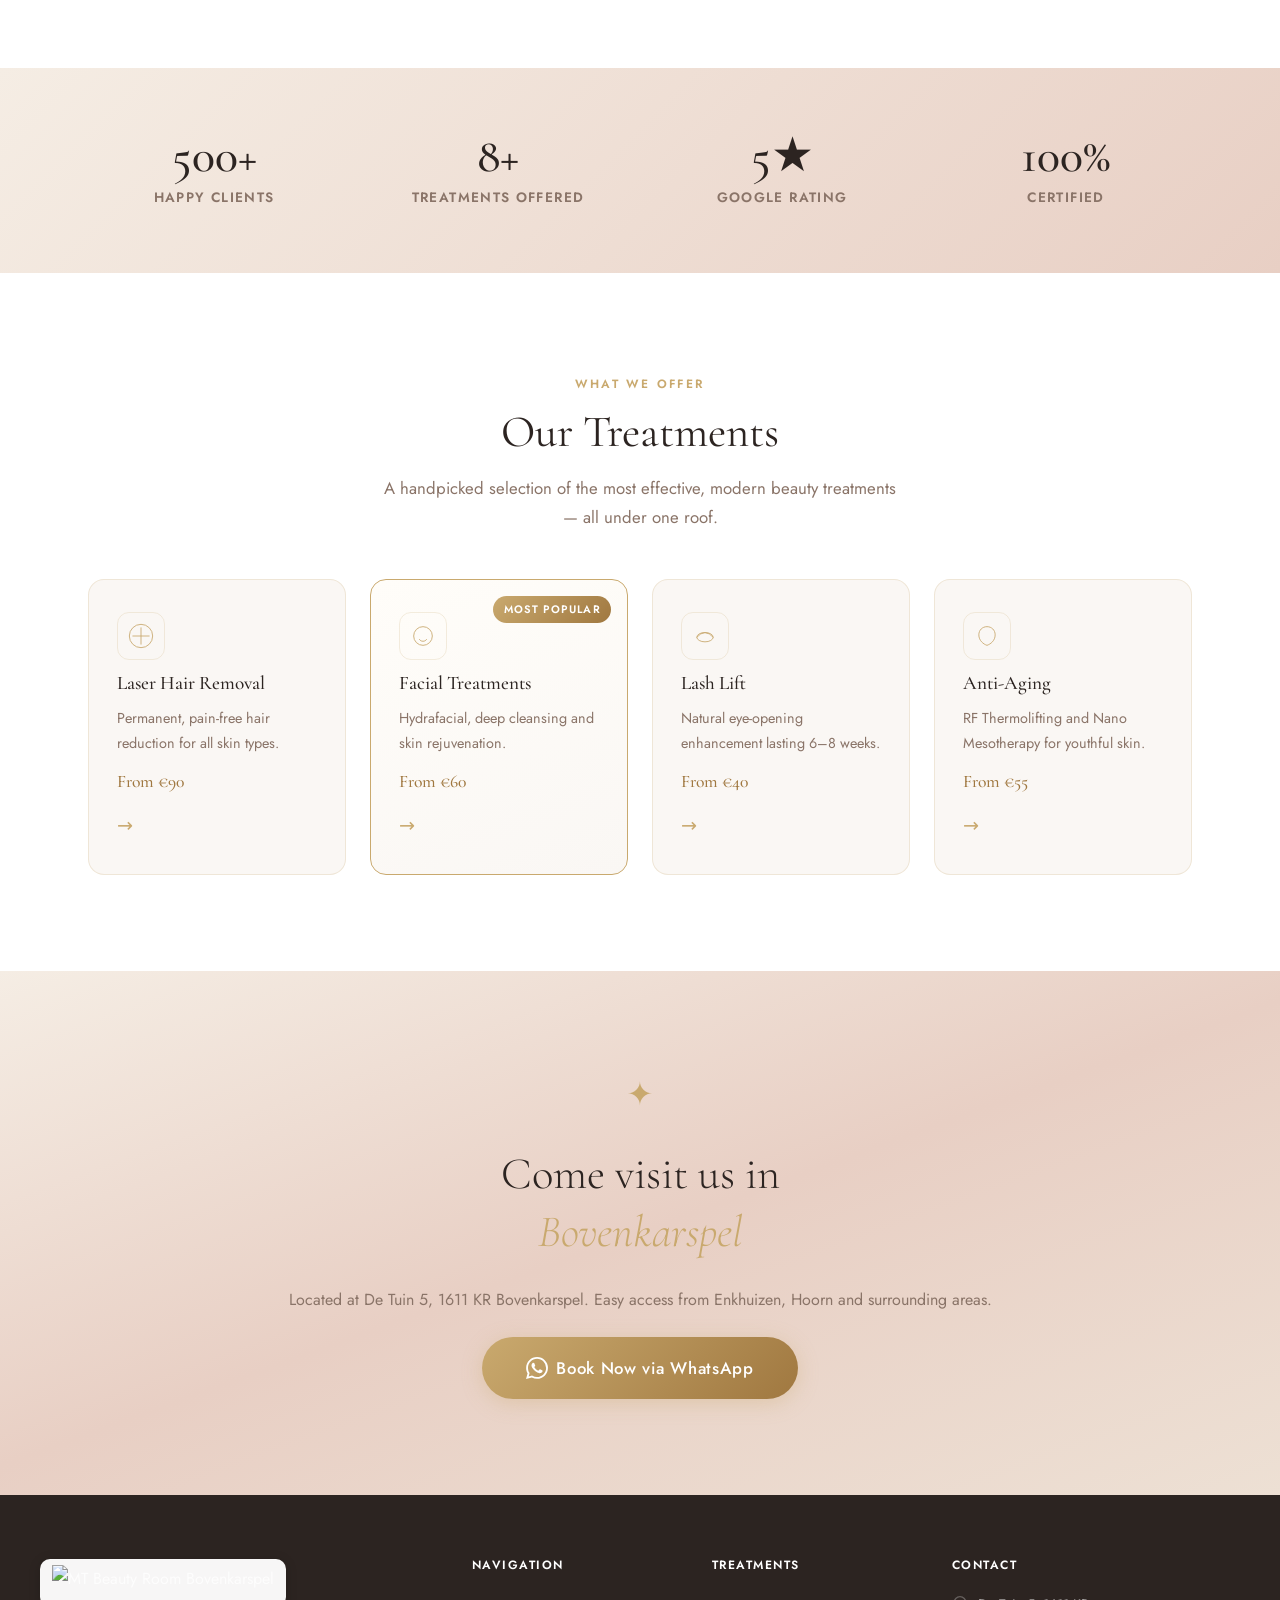
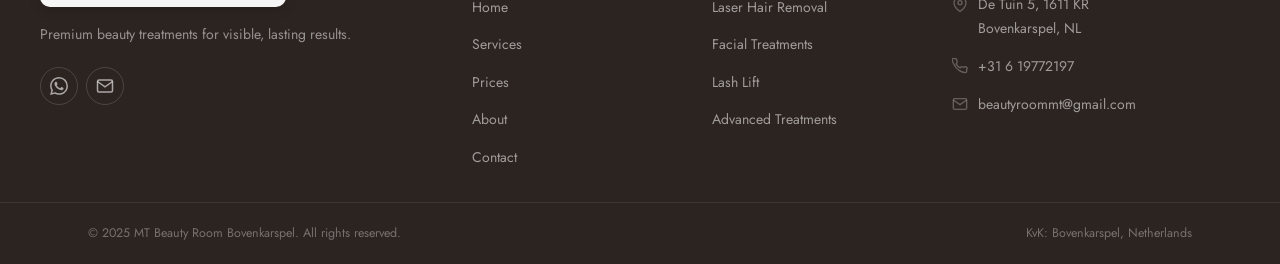
==== commit 7a861b31: "Fix Vercel 404 deploy error (rename public to assets)" ====
--- a/about.html
+++ b/about.html
@@ -18,7 +18,7 @@
   <header class="site-header" id="site-header">
     <div class="container header-inner">
       <a href="index.html" class="logo" aria-label="MT Beauty Room Home">
-        <img src="public/LOGO.jpeg" alt="MT Beauty Room Bovenkarspel" class="logo-img" />
+        <img src="assets/LOGO.jpeg" alt="MT Beauty Room Bovenkarspel" class="logo-img" />
       </a>
       <nav class="main-nav" id="main-nav" role="navigation" aria-label="Main Navigation">
         <ul>
@@ -57,7 +57,7 @@
     <section class="section about-story" id="our-story" aria-labelledby="story-heading">
       <div class="container about-inner">
         <div class="about-visual" aria-hidden="true">
-          <img src="public/Tratamento de depilação a laser moderno.png" alt="About MT Beauty Room Bovenkarspel" style="width: 100%; height: auto; display: block; border-radius: var(--radius-lg); box-shadow: var(--shadow-lg);">
+          <img src="assets/Tratamento de depilação a laser moderno.png" alt="About MT Beauty Room Bovenkarspel" style="width: 100%; height: auto; display: block; border-radius: var(--radius-lg); box-shadow: var(--shadow-lg);">
         </div>
         <div class="about-content">
           <span class="section-tag">About MT Beauty Room</span>
@@ -183,7 +183,7 @@
   <footer class="site-footer" role="contentinfo">
     <div class="container footer-inner">
       <div class="footer-brand">
-        <a href="index.html" class="logo"><img src="public/LOGO.jpeg" alt="MT Beauty Room Bovenkarspel" class="logo-img logo-img--footer" /></a>
+        <a href="index.html" class="logo"><img src="assets/LOGO.jpeg" alt="MT Beauty Room Bovenkarspel" class="logo-img logo-img--footer" /></a>
         <p class="footer-tagline">Premium beauty treatments for visible, lasting results.</p>
         <div class="footer-socials">
           <a href="https://wa.me/31619772197" class="social-btn" target="_blank" rel="noopener" aria-label="WhatsApp"><svg width="18" height="18" viewBox="0 0 24 24" fill="currentColor"><path d="M17.472 14.382c-.297-.149-1.758-.867-2.03-.967-.273-.099-.471-.148-.67.15-.197.297-.767.966-.94 1.164-.173.199-.347.223-.644.075-.297-.15-1.255-.463-2.39-1.475-.883-.788-1.48-1.761-1.653-2.059-.173-.297-.018-.458.13-.606.134-.133.298-.347.446-.52.149-.174.198-.298.298-.497.099-.198.05-.371-.025-.52-.075-.149-.669-1.612-.916-2.207-.242-.579-.487-.5-.669-.51-.173-.008-.371-.01-.57-.01-.198 0-.52.074-.792.372-.272.297-1.04 1.016-1.04 2.479 0 1.462 1.065 2.875 1.213 3.074.149.198 2.096 3.2 5.077 4.487.709.306 1.262.489 1.694.625.712.227 1.36.195 1.871.118.571-.085 1.758-.719 2.006-1.413.248-.694.248-1.289.173-1.413-.074-.124-.272-.198-.57-.347m-5.421 7.403h-.004a9.87 9.87 0 01-5.031-1.378l-.361-.214-3.741.982.998-3.648-.235-.374a9.86 9.86 0 01-1.51-5.26c.001-5.45 4.436-9.884 9.888-9.884 2.64 0 5.122 1.03 6.988 2.898a9.825 9.825 0 012.893 6.994c-.003 5.45-4.437 9.884-9.885 9.884m8.413-18.297A11.815 11.815 0 0012.05 0C5.495 0 .16 5.335.157 11.892c0 2.096.547 4.142 1.588 5.945L.057 24l6.305-1.654a11.882 11.882 0 005.683 1.448h.005c6.554 0 11.89-5.335 11.893-11.893a11.821 11.821 0 00-3.48-8.413z"/></svg></a>
